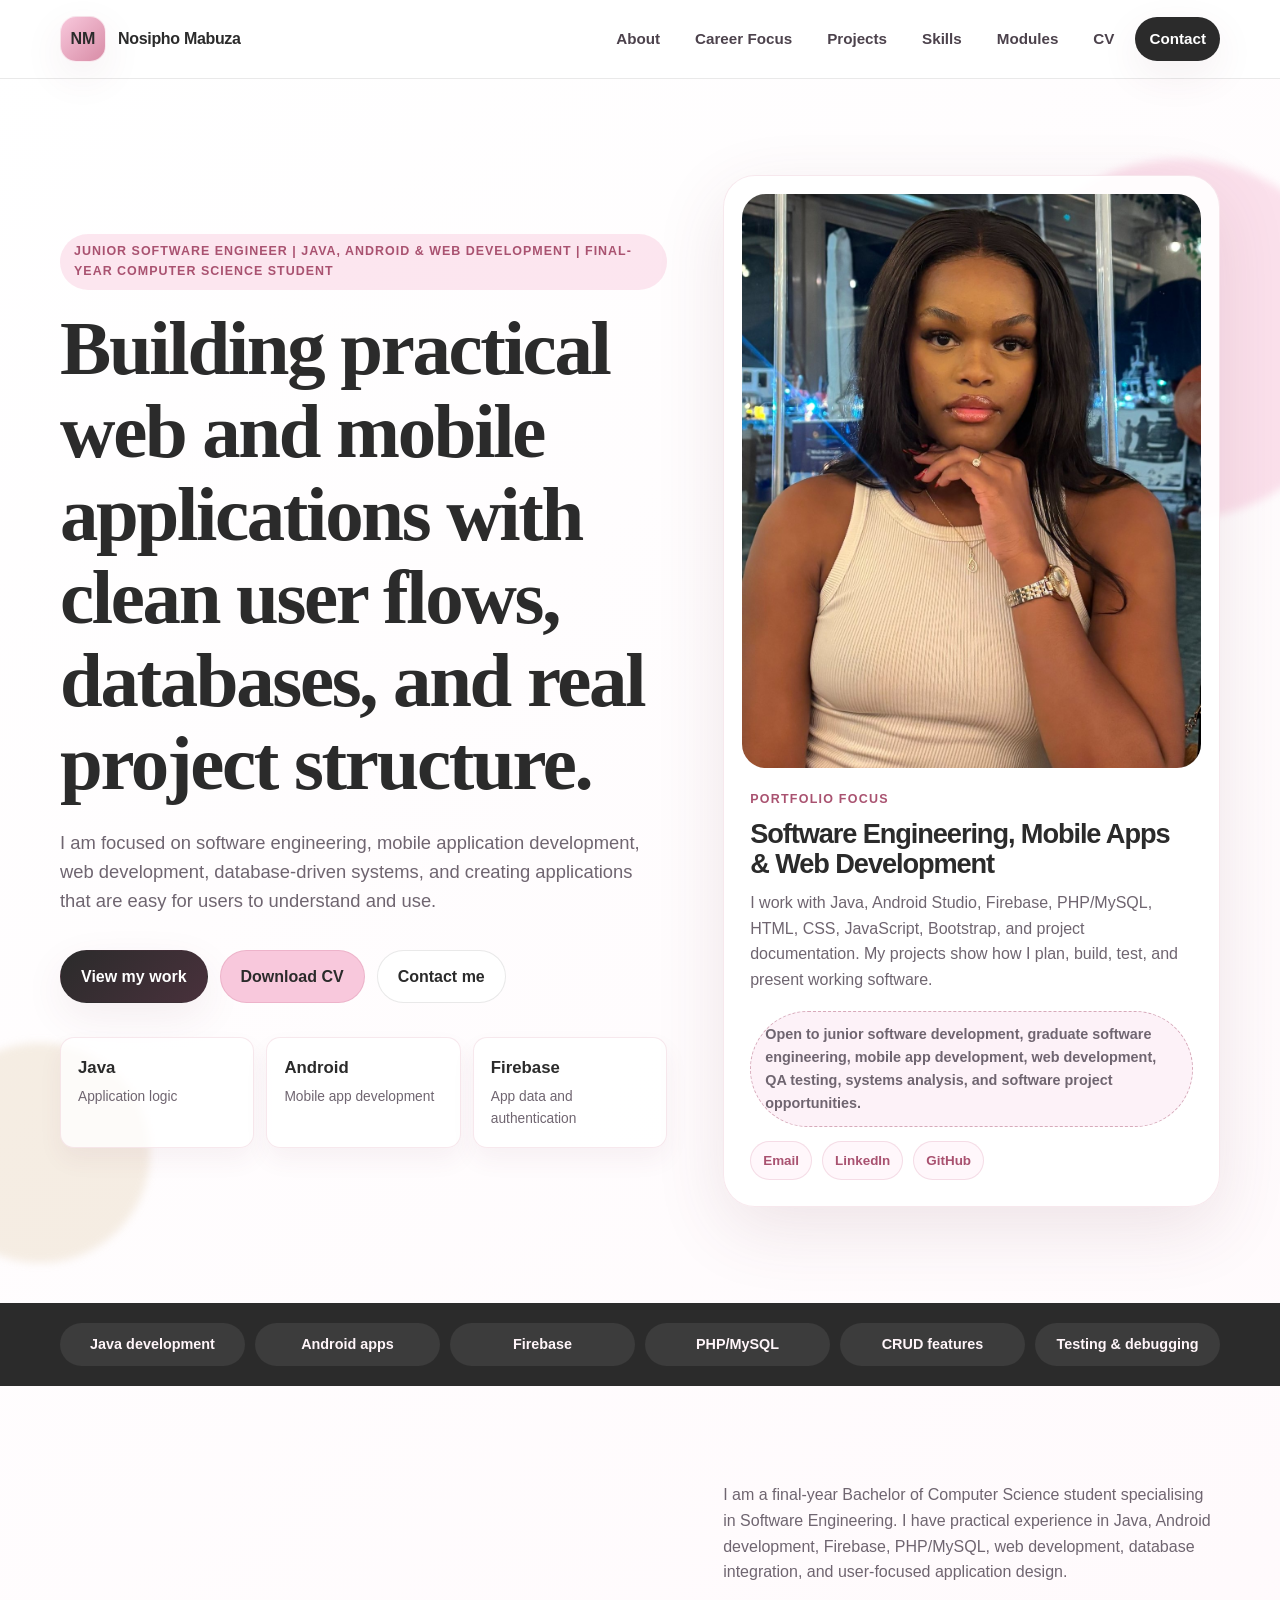
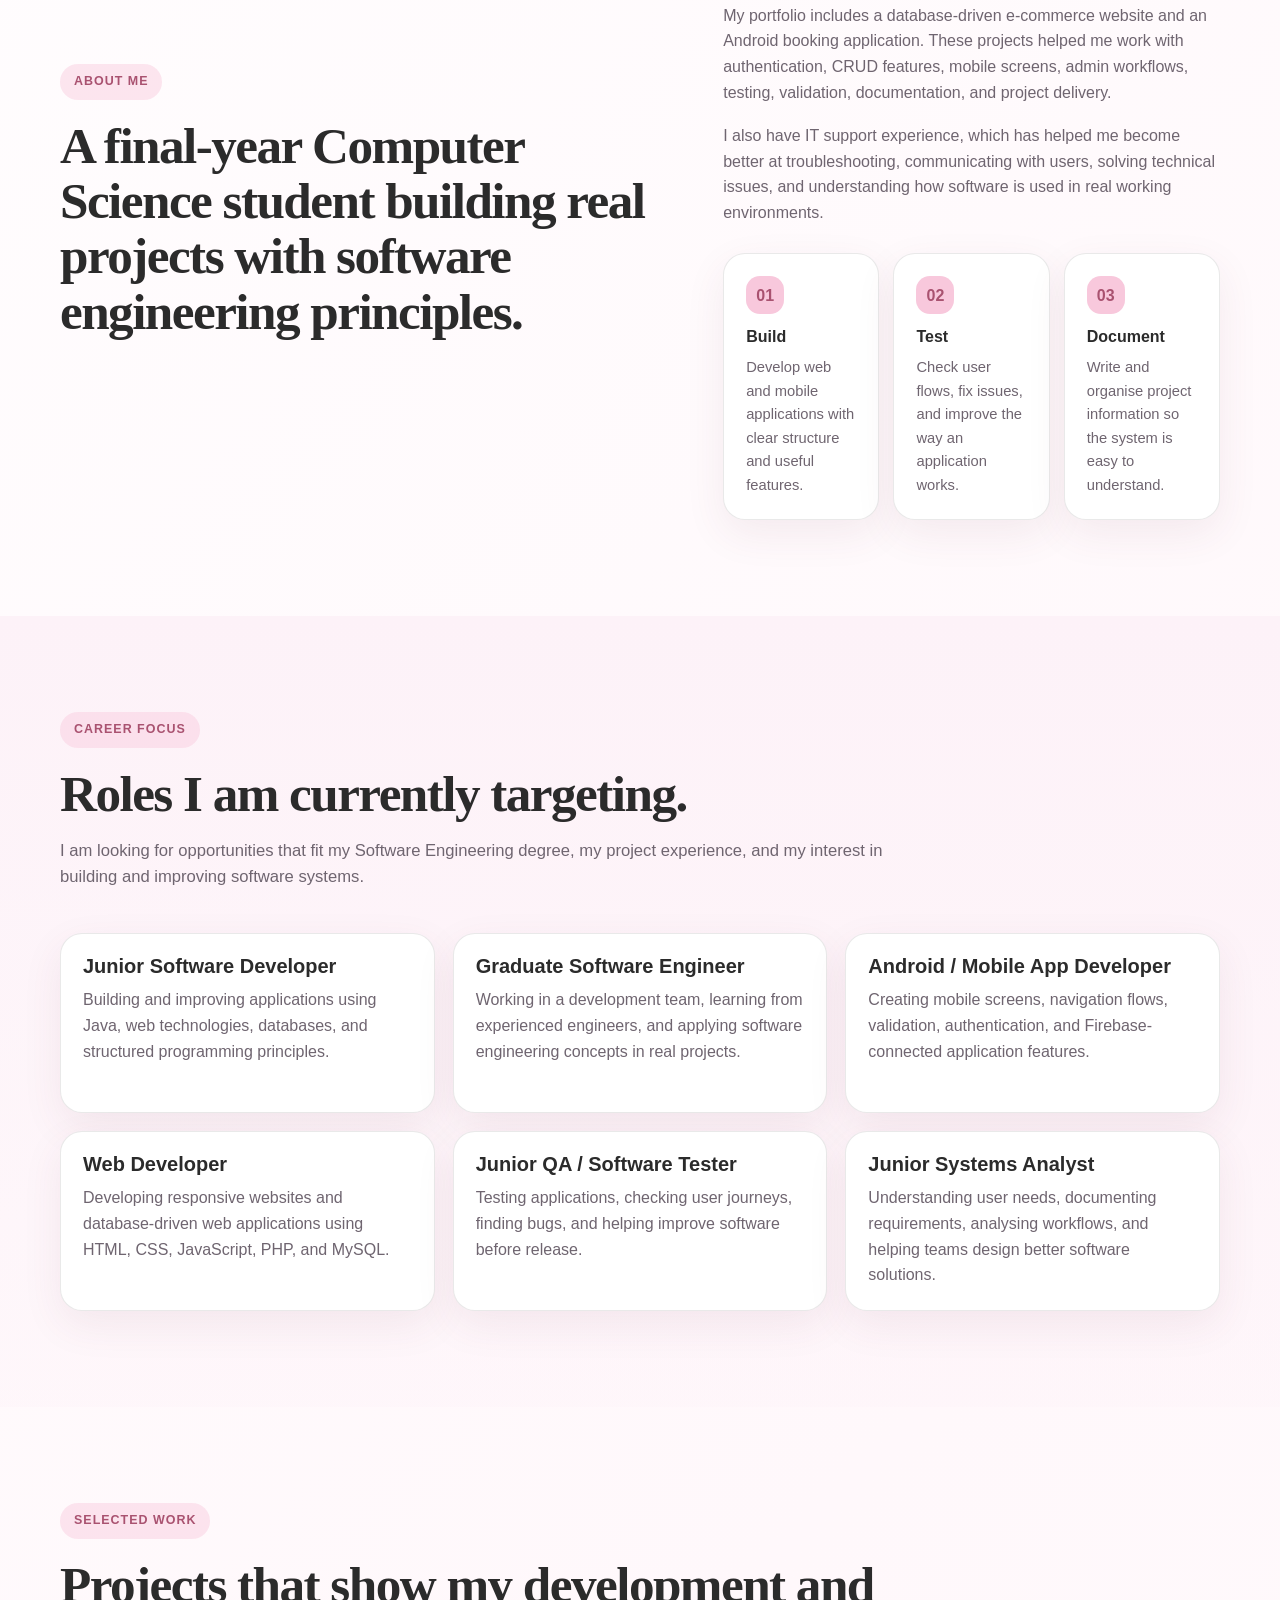
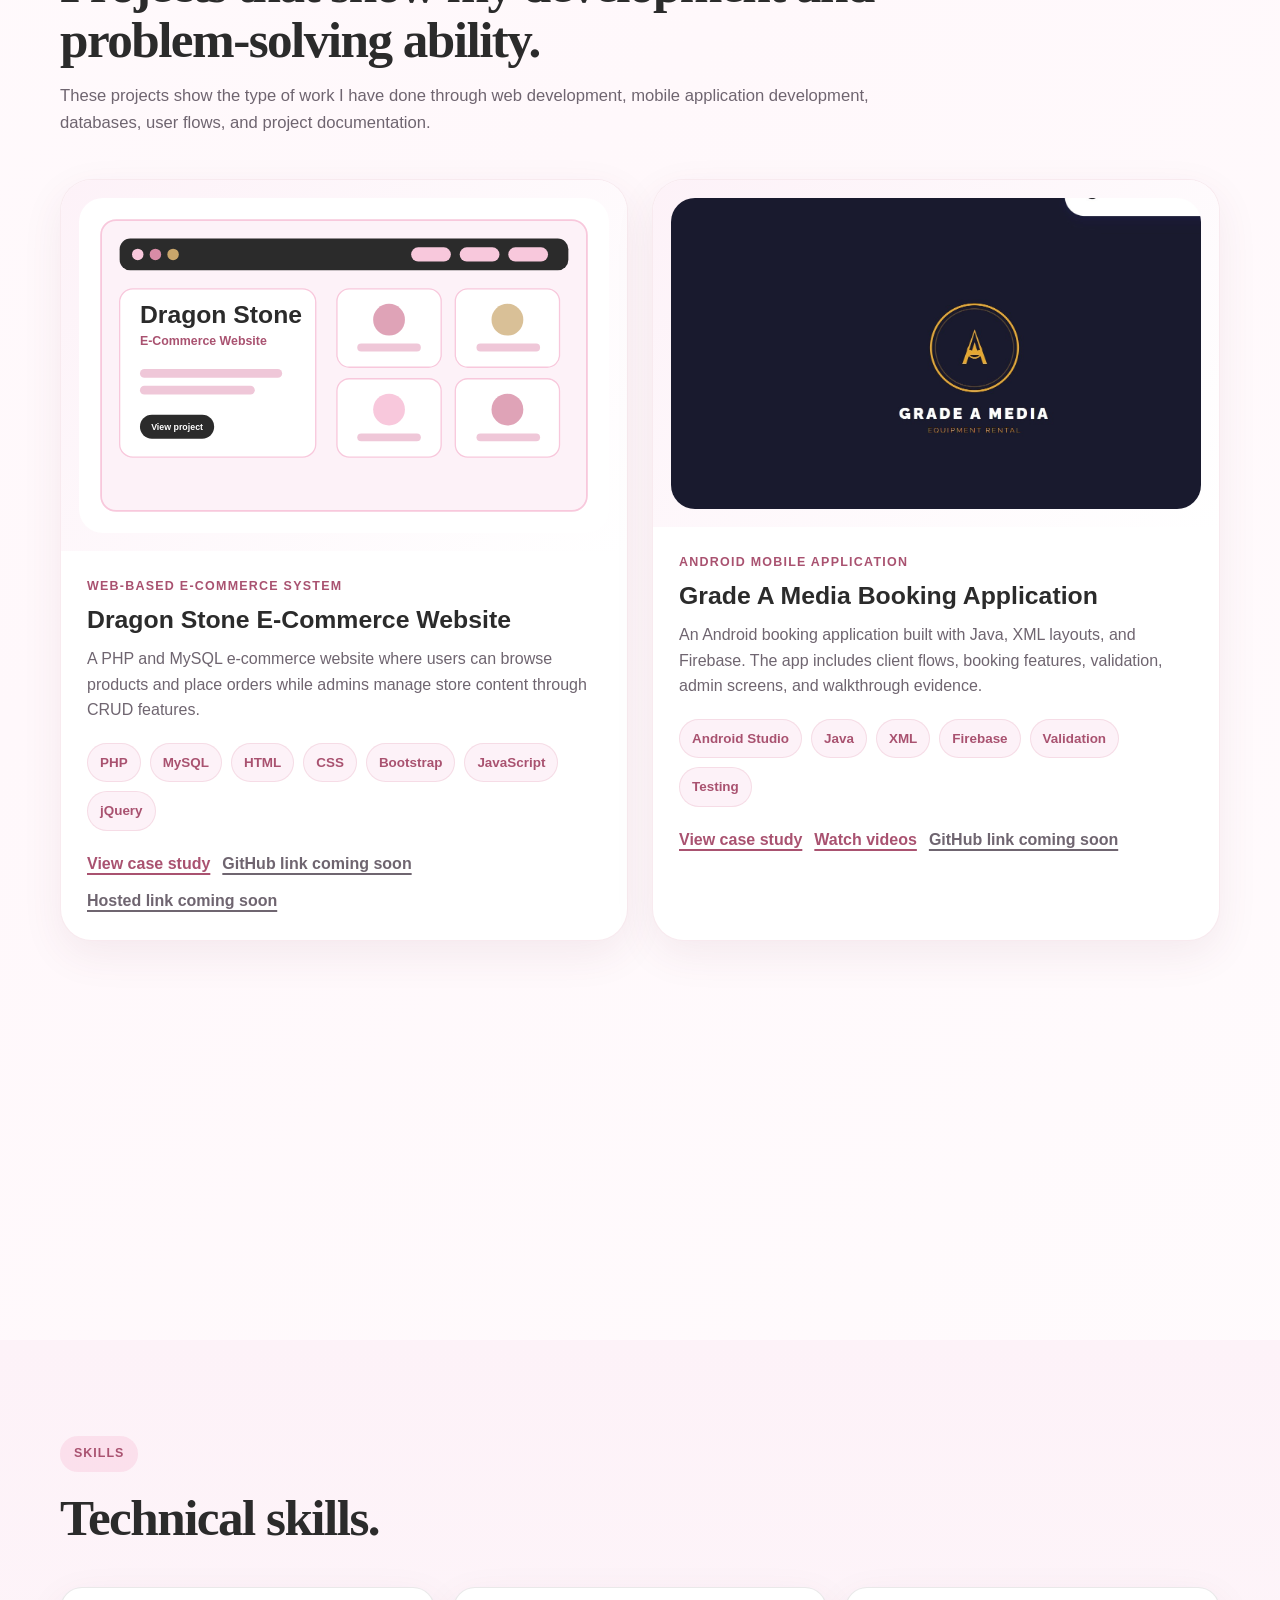
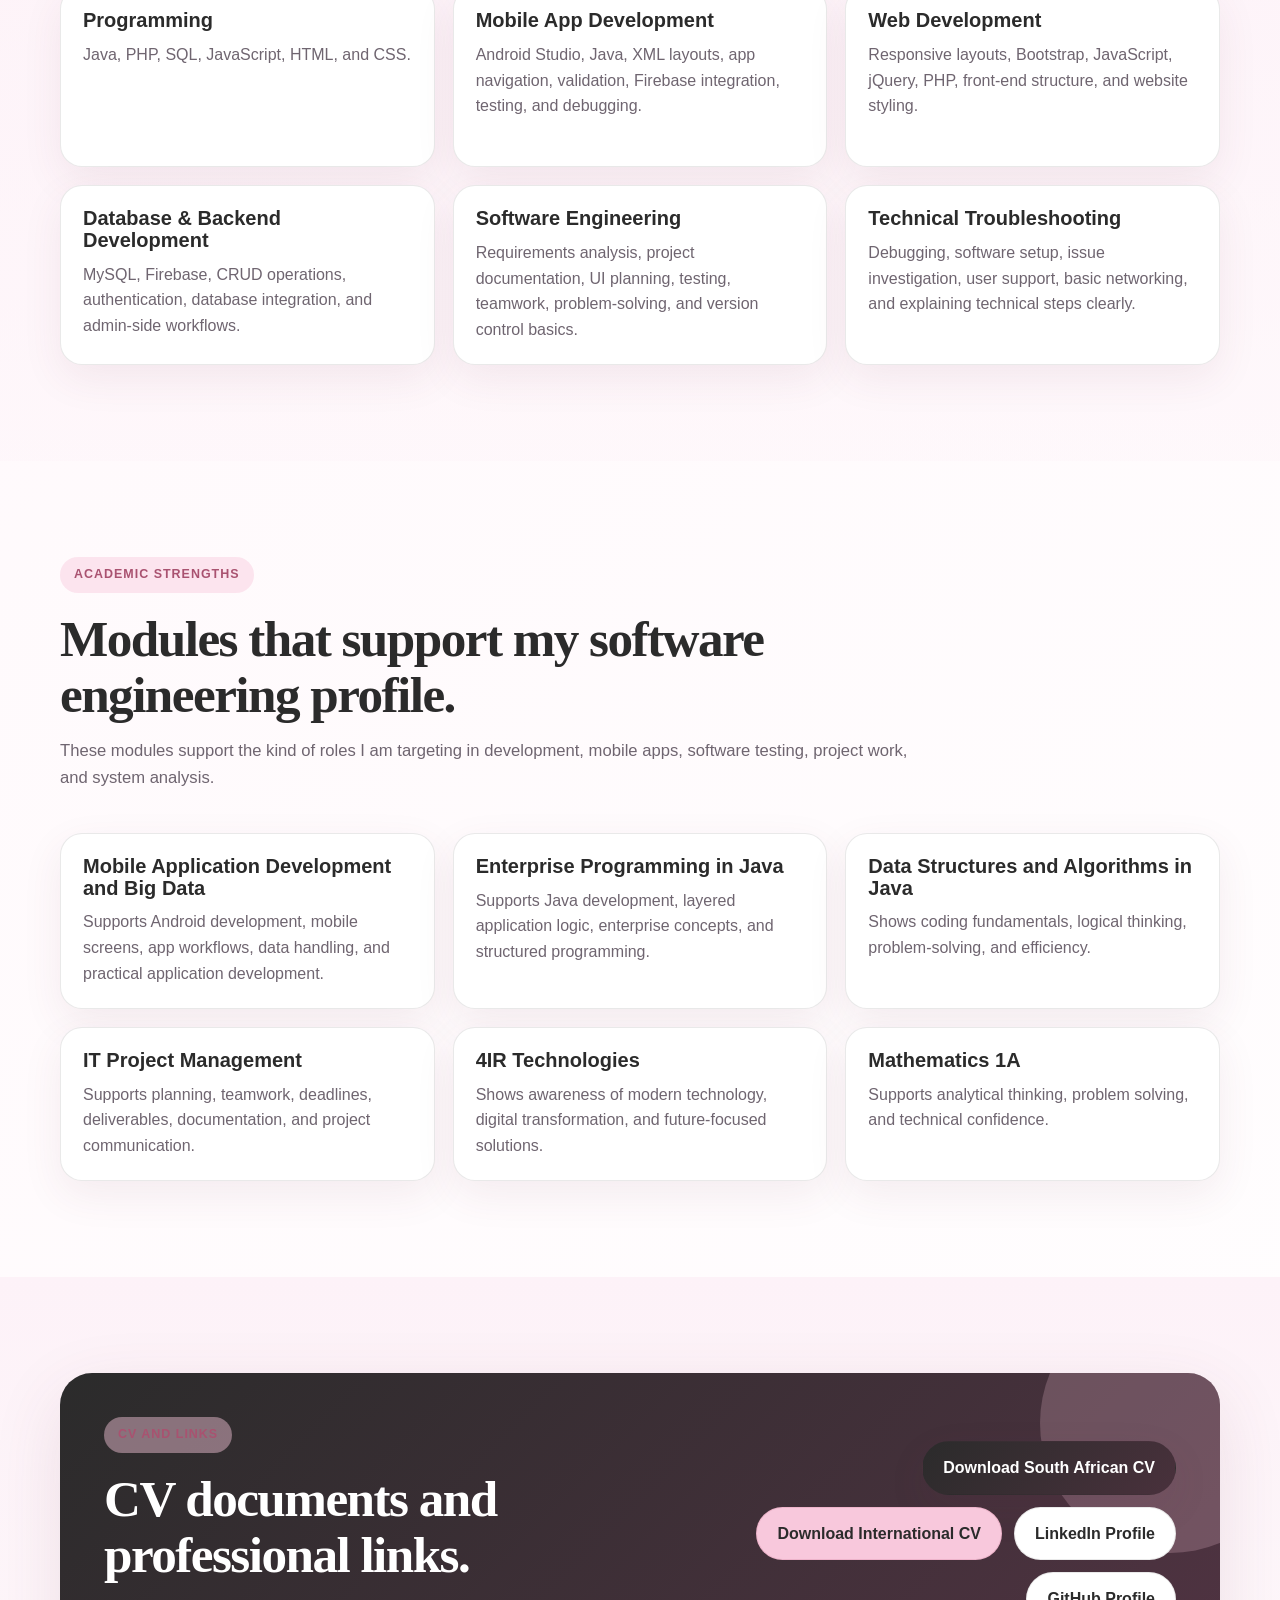
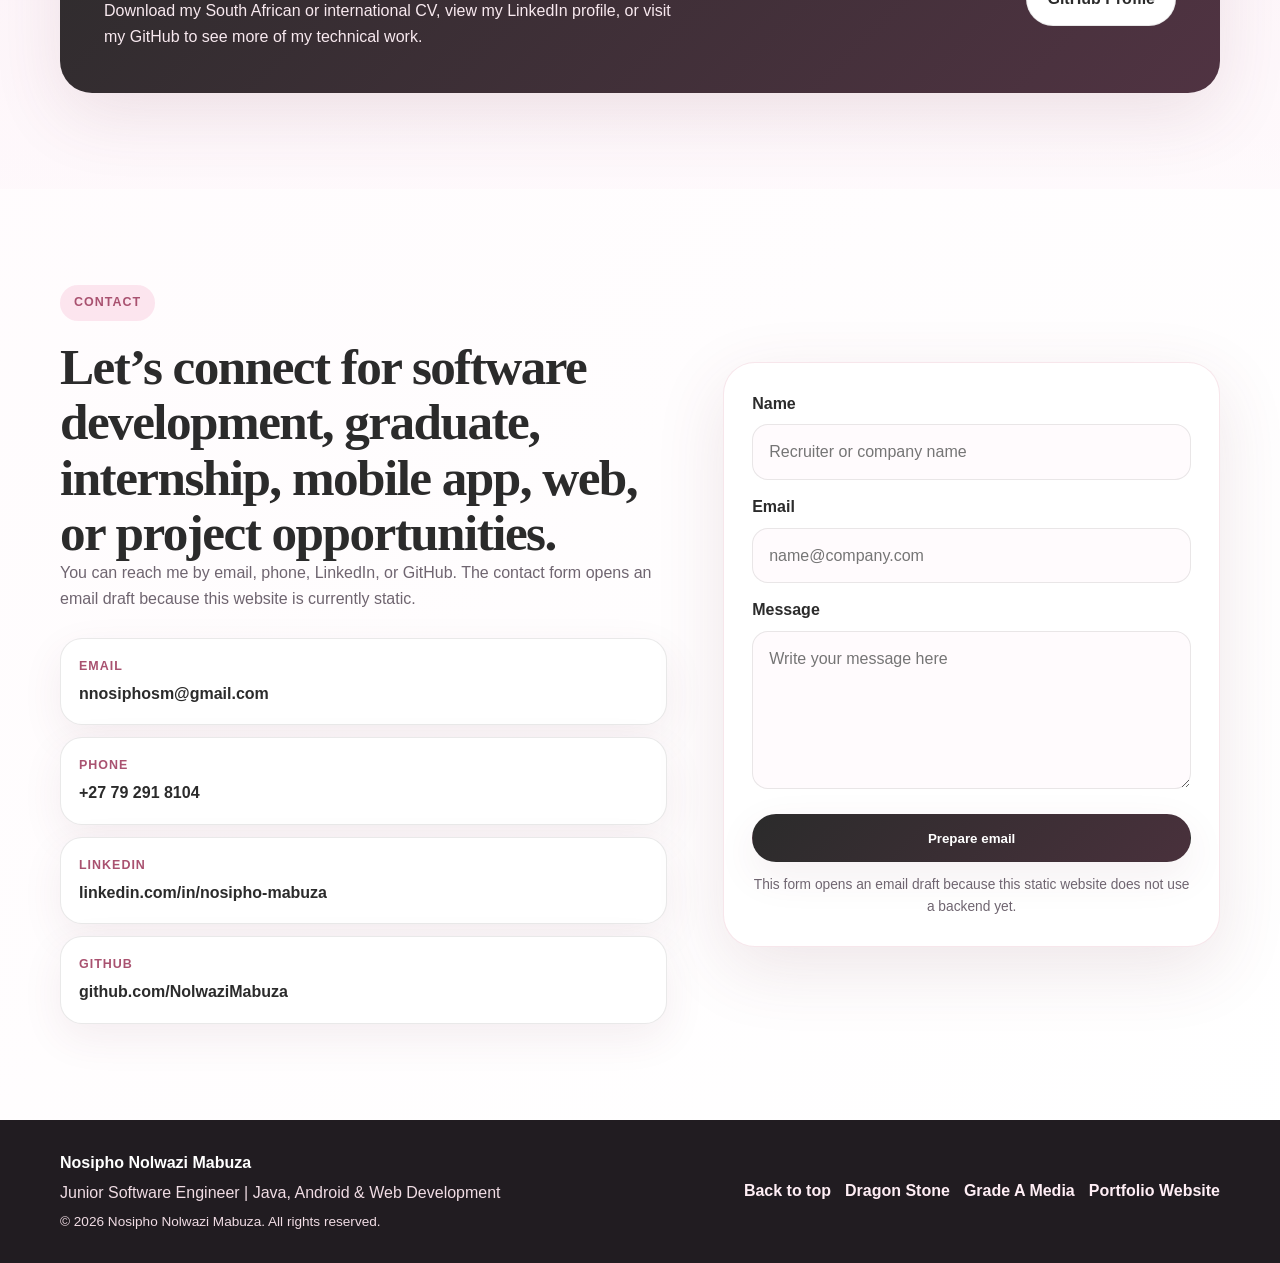
==== index.html @ 950ccc7a "InitialPortfolio website" ====
<!DOCTYPE html>
<html lang="en-ZA"> 
<head>
  <meta charset="UTF-8" />
  <meta name="viewport" content="width=device-width, initial-scale=1.0" />

  <meta 
    name="description" 
    content="Portfolio website for Nosipho Nolwazi Mabuza, showcasing Java, Android development, web development, Firebase, PHP/MySQL, software engineering projects, and academic strengths." 
  />

  <meta name="author" content="Nosipho Nolwazi Mabuza" />
  <title>Nosipho Nolwazi Mabuza | Software Engineering Portfolio</title>

  <link rel="stylesheet" href="assets/css/styles.css" />
</head>

<body>
  <a class="skip-link" href="#main-content">Skip to content</a>

  <!-- Navigation bar -->
  <header class="site-header" id="top">
    <nav class="nav container" aria-label="Main navigation">
      <a href="index.html" class="logo" aria-label="Nosipho Mabuza home">
        <span class="logo-mark">NM</span>
        <span class="logo-text">Nosipho Mabuza</span>
      </a>

      <!-- Mobile menu button -->
      <button class="nav-toggle" type="button" aria-label="Open navigation" aria-expanded="false">
        <span></span>
        <span></span>
        <span></span>
      </button>

      <div class="nav-links" id="nav-links">
        <a href="#about">About</a>
        <a href="#career-focus">Career Focus</a>
        <a href="#projects">Projects</a>
        <a href="#skills">Skills</a>
        <a href="#modules">Modules</a>
        <a href="#cv">CV</a>
        <a href="#contact" class="nav-cta">Contact</a>
      </div>
    </nav>
  </header>

  <main id="main-content">

    <!-- Main introduction section -->
    <section class="hero section-pad">
      <div class="container hero-grid">
        <div class="hero-content reveal">
          <p class="eyebrow">
            Junior Software Engineer | Java, Android & Web Development | Final-Year Computer Science Student
          </p>

          <h1>
            Building practical web and mobile applications with clean user flows, databases, and real project structure.
          </h1>

          <p class="hero-copy">
            I am focused on software engineering, mobile application development, web development, database-driven systems, and creating applications that are easy for users to understand and use.
          </p>

          <div class="hero-actions">
            <a href="#projects" class="btn btn-primary">View my work</a>
            <a href="#cv" class="btn btn-secondary">Download CV</a>
            <a href="#contact" class="btn btn-ghost">Contact me</a>
          </div>

          <div class="hero-proof" aria-label="Portfolio highlights">
            <div>
              <strong>Java</strong>
              <span>Application logic</span>
            </div>
            <div>
              <strong>Android</strong>
              <span>Mobile app development</span>
            </div>
            <div>
              <strong>Firebase</strong>
              <span>App data and authentication</span>
            </div>
          </div>
        </div>

        <!-- Profile card on the right side of the hero section -->
        <div class="hero-card reveal delay-1" aria-label="Professional summary card">
          <img src="assets/img/profile-main.jpg" alt="Professional portrait of Nosipho Mabuza" class="profile-img" />

          <div class="hero-card-body">
            <p class="mini-label">Portfolio focus</p>

            <h2>Software Engineering, Mobile Apps & Web Development</h2>

            <p>
              I work with Java, Android Studio, Firebase, PHP/MySQL, HTML, CSS, JavaScript, Bootstrap, and project documentation. My projects show how I plan, build, test, and present working software.
            </p>

            <div class="status-pill">
              <p>
                Open to junior software development, graduate software engineering, mobile app development, web development, QA testing, systems analysis, and software project opportunities.
              </p>
            </div>

            <div class="profile-links-mini">
              <a href="mailto:nnosiphosm@gmail.com">Email</a>
              <a href="https://www.linkedin.com/in/nosipho-mabuza/" target="_blank" rel="noopener">LinkedIn</a>
              <a href="https://github.com/NolwaziMabuza" target="_blank" rel="noopener">GitHub</a>
            </div>
          </div>
        </div>
      </div>
    </section>

    <!-- Quick skills strip -->
    <section class="credibility-strip" aria-label="Technical highlights">
      <div class="container strip-grid">
        <span>Java development</span>
        <span>Android apps</span>
        <span>Firebase</span>
        <span>PHP/MySQL</span>
        <span>CRUD features</span>
        <span>Testing & debugging</span>
      </div>
    </section>

    <!-- About section -->
    <section class="section-pad" id="about">
      <div class="container two-col">
        <div class="section-intro reveal">
          <p class="eyebrow">About me</p>
          <h2>A final-year Computer Science student building real projects with software engineering principles.</h2>
        </div>

        <div class="about-copy reveal delay-1">
          <p>
            I am a final-year Bachelor of Computer Science student specialising in Software Engineering. I have practical experience in Java, Android development, Firebase, PHP/MySQL, web development, database integration, and user-focused application design.
          </p>

          <p>
            My portfolio includes a database-driven e-commerce website and an Android booking application. These projects helped me work with authentication, CRUD features, mobile screens, admin workflows, testing, validation, documentation, and project delivery.
          </p>

          <p>
            I also have IT support experience, which has helped me become better at troubleshooting, communicating with users, solving technical issues, and understanding how software is used in real working environments.
          </p>

          <div class="about-list">
            <div>
              <span class="icon-badge">01</span>
              <strong>Build</strong>
              <p>Develop web and mobile applications with clear structure and useful features.</p>
            </div>

            <div>
              <span class="icon-badge">02</span>
              <strong>Test</strong>
              <p>Check user flows, fix issues, and improve the way an application works.</p>
            </div>

            <div>
              <span class="icon-badge">03</span>
              <strong>Document</strong>
              <p>Write and organise project information so the system is easy to understand.</p>
            </div>
          </div>
        </div>
      </div>
    </section>

    <!-- Roles I am interested in -->
    <section class="section-pad blush-section" id="career-focus">
      <div class="container">
        <div class="section-heading reveal">
          <p class="eyebrow">Career focus</p>
          <h2>Roles I am currently targeting.</h2>
          <p>
            I am looking for opportunities that fit my Software Engineering degree, my project experience, and my interest in building and improving software systems.
          </p>
        </div>

        <div class="skills-grid">
          <div class="skill-card reveal">
            <h3>Junior Software Developer</h3>
            <p>Building and improving applications using Java, web technologies, databases, and structured programming principles.</p>
          </div>

          <div class="skill-card reveal delay-1">
            <h3>Graduate Software Engineer</h3>
            <p>Working in a development team, learning from experienced engineers, and applying software engineering concepts in real projects.</p>
          </div>

          <div class="skill-card reveal delay-2">
            <h3>Android / Mobile App Developer</h3>
            <p>Creating mobile screens, navigation flows, validation, authentication, and Firebase-connected application features.</p>
          </div>

          <div class="skill-card reveal">
            <h3>Web Developer</h3>
            <p>Developing responsive websites and database-driven web applications using HTML, CSS, JavaScript, PHP, and MySQL.</p>
          </div>

          <div class="skill-card reveal delay-1">
            <h3>Junior QA / Software Tester</h3>
            <p>Testing applications, checking user journeys, finding bugs, and helping improve software before release.</p>
          </div>

          <div class="skill-card reveal delay-2">
            <h3>Junior Systems Analyst</h3>
            <p>Understanding user needs, documenting requirements, analysing workflows, and helping teams design better software solutions.</p>
          </div>
        </div>
      </div>
    </section>

    <!-- Project section -->
    <section class="section-pad" id="projects">
      <div class="container">
        <div class="section-heading reveal">
          <p class="eyebrow">Selected work</p>
          <h2>Projects that show my development and problem-solving ability.</h2>
          <p>
            These projects show the type of work I have done through web development, mobile application development, databases, user flows, and project documentation.
          </p>
        </div>

        <div class="project-grid">
          <article class="project-card featured reveal">
            <div class="project-media">
              <img src="assets/img/dragonstone-preview.svg" alt="Dragon Stone e-commerce website preview" />
            </div>

            <div class="project-content">
              <p class="mini-label">Web-based e-commerce system</p>
              <h3>Dragon Stone E-Commerce Website</h3>

              <p>
                A PHP and MySQL e-commerce website where users can browse products and place orders while admins manage store content through CRUD features.
              </p>

              <div class="tag-list" aria-label="Dragon Stone technologies">
                <span>PHP</span>
                <span>MySQL</span>
                <span>HTML</span>
                <span>CSS</span>
                <span>Bootstrap</span>
                <span>JavaScript</span>
                <span>jQuery</span>
              </div>

              <div class="project-links">
                <a href="dragonstone.html" class="text-link">View case study</a>
                <a href="#" class="text-link muted-link">GitHub link coming soon</a>
                <a href="#" class="text-link muted-link">Hosted link coming soon</a>
              </div>
            </div>
          </article>

          <article class="project-card featured reveal delay-1">
            <div class="project-media">
            <img src="assets/img/grade-a-media-logo.png" alt="Grade A Media logo" />            </div>

            <div class="project-content">
              <p class="mini-label">Android mobile application</p>
              <h3>Grade A Media Booking Application</h3>

              <p>
                An Android booking application built with Java, XML layouts, and Firebase. The app includes client flows, booking features, validation, admin screens, and walkthrough evidence.
              </p>

              <div class="tag-list" aria-label="Grade A Media technologies">
                <span>Android Studio</span>
                <span>Java</span>
                <span>XML</span>
                <span>Firebase</span>
                <span>Validation</span>
                <span>Testing</span>
              </div>

              <div class="project-links">
                <a href="grade-a-media.html" class="text-link">View case study</a>
                <a href="grade-a-media.html#walkthroughs" class="text-link">Watch videos</a>
                <a href="#" class="text-link muted-link">GitHub link coming soon</a>
              </div>
            </div>
          </article>

<article class="project-card compact reveal">
  <div class="project-content">
    <p class="mini-label">Personal portfolio website</p>

    <h3>Software Engineering Portfolio Website</h3>

    <p>
      A responsive personal portfolio website built to present my software engineering profile, selected projects, CV documents, technical skills, academic strengths and contact information in one professional place.
    </p>

    <div class="tag-list">
      <span>HTML</span>
      <span>CSS</span>
      <span>JavaScript</span>
      <span>Responsive Design</span>
      <span>UI Design</span>
      <span>Documentation</span>
    </div>

    <div class="project-links">
      <a href="portfolio-website.html" class="text-link">View case study</a>
      <a href="#" class="text-link muted-link">GitHub link coming soon</a>
    </div>
  </div>
</article>
            
        </div>
      </div>
    </section>

    <!-- Skills section -->
    <section class="section-pad blush-section" id="skills">
      <div class="container">
        <div class="section-heading reveal">
          <p class="eyebrow">Skills</p>
          <h2>Technical skills.</h2>
        </div>

        <div class="skills-grid">
          <div class="skill-card reveal">
            <h3>Programming</h3>
            <p>Java, PHP, SQL, JavaScript, HTML, and CSS.</p>
          </div>

          <div class="skill-card reveal delay-1">
            <h3>Mobile App Development</h3>
            <p>Android Studio, Java, XML layouts, app navigation, validation, Firebase integration, testing, and debugging.</p>
          </div>

          <div class="skill-card reveal delay-2">
            <h3>Web Development</h3>
            <p>Responsive layouts, Bootstrap, JavaScript, jQuery, PHP, front-end structure, and website styling.</p>
          </div>

          <div class="skill-card reveal">
            <h3>Database & Backend Development</h3>
            <p>MySQL, Firebase, CRUD operations, authentication, database integration, and admin-side workflows.</p>
          </div>

          <div class="skill-card reveal delay-1">
            <h3>Software Engineering</h3>
            <p>Requirements analysis, project documentation, UI planning, testing, teamwork, problem-solving, and version control basics.</p>
          </div>

          <div class="skill-card reveal delay-2">
            <h3>Technical Troubleshooting</h3>
            <p>Debugging, software setup, issue investigation, user support, basic networking, and explaining technical steps clearly.</p>
          </div>
        </div>
      </div>
    </section>

    <!-- Academic modules section -->
    <section class="section-pad" id="modules">
      <div class="container">
        <div class="section-heading reveal">
          <p class="eyebrow">Academic strengths</p>
          <h2>Modules that support my software engineering profile.</h2>
          <p>
            These modules support the kind of roles I am targeting in development, mobile apps, software testing, project work, and system analysis.
          </p>
        </div>

        <div class="module-grid">
          <article class="module-card reveal">
            <h3>Mobile Application Development and Big Data</h3>
            <p>Supports Android development, mobile screens, app workflows, data handling, and practical application development.</p>
          </article>

          <article class="module-card reveal delay-1">
            <h3>Enterprise Programming in Java</h3>
            <p>Supports Java development, layered application logic, enterprise concepts, and structured programming.</p>
          </article>

          <article class="module-card reveal delay-2">
            <h3>Data Structures and Algorithms in Java</h3>
            <p>Shows coding fundamentals, logical thinking, problem-solving, and efficiency.</p>
          </article>

          <article class="module-card reveal">
            <h3>IT Project Management</h3>
            <p>Supports planning, teamwork, deadlines, deliverables, documentation, and project communication.</p>
          </article>

          <article class="module-card reveal delay-1">
            <h3>4IR Technologies</h3>
            <p>Shows awareness of modern technology, digital transformation, and future-focused solutions.</p>
          </article>

          <article class="module-card reveal delay-2">
            <h3>Mathematics 1A</h3>
            <p>Supports analytical thinking, problem solving, and technical confidence.</p>
          </article>
        </div>
      </div>
    </section>

    <!-- CV and professional links -->
    <section class="section-pad blush-section" id="cv">
      <div class="container cv-panel reveal">
        <div>
          <p class="eyebrow">CV and links</p>
          <h2>CV documents and professional links.</h2>

          <p>
            Download my South African or international CV, view my LinkedIn profile, or visit my GitHub to see more of my technical work.
          </p>
        </div>

        <div class="cv-actions">
          <a href="assets/cv/Nosipho_Mabuza_Developer_CV_South_Africa.pdf" class="btn btn-primary" download>
            Download South African CV
          </a>

          <a href="assets/cv/Nosipho_Mabuza_Developer_CV_International.pdf" class="btn btn-secondary" download>
            Download International CV
          </a>

          <a href="https://www.linkedin.com/in/nosipho-mabuza/" class="btn btn-ghost" target="_blank" rel="noopener">
            LinkedIn Profile
          </a>

          <a href="https://github.com/NolwaziMabuza" class="btn btn-ghost" target="_blank" rel="noopener">
            GitHub Profile
          </a>
        </div>
      </div>
    </section>

    <!-- Contact section -->
    <section class="section-pad" id="contact">
      <div class="container contact-grid">
        <div class="section-intro reveal">
          <p class="eyebrow">Contact</p>

          <h2>Let’s connect for software development, graduate, internship, mobile app, web, or project opportunities.</h2>

          <p>
            You can reach me by email, phone, LinkedIn, or GitHub. The contact form opens an email draft because this website is currently static.
          </p>

          <div class="contact-cards">
            <a href="mailto:nnosiphosm@gmail.com" class="contact-card">
              <span>Email</span>
              <strong>nnosiphosm@gmail.com</strong>
            </a>

            <a href="tel:+27792918104" class="contact-card">
              <span>Phone</span>
              <strong>+27 79 291 8104</strong>
            </a>

            <a href="https://www.linkedin.com/in/nosipho-mabuza/" class="contact-card" target="_blank" rel="noopener">
              <span>LinkedIn</span>
              <strong>linkedin.com/in/nosipho-mabuza</strong>
            </a>

            <a href="https://github.com/NolwaziMabuza" class="contact-card" target="_blank" rel="noopener">
              <span>GitHub</span>
              <strong>github.com/NolwaziMabuza</strong>
            </a>
          </div>
        </div>

        <form class="contact-form reveal delay-1" id="contact-form">
          <label for="name">Name</label>
          <input id="name" name="name" type="text" placeholder="Recruiter or company name" required />

          <label for="email">Email</label>
          <input id="email" name="email" type="email" placeholder="name@company.com" required />

          <label for="message">Message</label>
          <textarea id="message" name="message" rows="5" placeholder="Write your message here" required></textarea>

          <button type="submit" class="btn btn-primary">Prepare email</button>

          <p class="form-note">
            This form opens an email draft because this static website does not use a backend yet.
          </p>
        </form>
      </div>
    </section>
  </main>

 <!-- Footer -->
<footer class="site-footer">
  <div class="container footer-grid">
    <div>
      <strong>Nosipho Nolwazi Mabuza</strong>
      <p>Junior Software Engineer | Java, Android & Web Development</p>
      <p class="copyright">
        © <span id="year"></span> Nosipho Nolwazi Mabuza. All rights reserved.
      </p>
    </div>

    <div class="footer-links">
      <a href="#top">Back to top</a>
      <a href="dragonstone.html">Dragon Stone</a>
      <a href="grade-a-media.html">Grade A Media</a>
      <a href="portfolio-website.html">Portfolio Website</a>
    </div>
</footer>

  <script>
    // Mobile menu
    const navToggle = document.querySelector('.nav-toggle');
    const navLinks = document.querySelector('.nav-links');

    if (navToggle && navLinks) {
      navToggle.addEventListener('click', () => {
        const isOpen = navLinks.classList.toggle('is-open');
        navToggle.setAttribute('aria-expanded', String(isOpen));
      });

      navLinks.querySelectorAll('a').forEach((link) => {
        link.addEventListener('click', () => {
          navLinks.classList.remove('is-open');
          navToggle.setAttribute('aria-expanded', 'false');
        });
      });
    }

    // Shows each section when it comes into view
    const reveals = document.querySelectorAll('.reveal');

    if ('IntersectionObserver' in window) {
      const observer = new IntersectionObserver((entries) => {
        entries.forEach((entry) => {
          if (entry.isIntersecting) {
            entry.target.classList.add('is-visible');
            observer.unobserve(entry.target);
          }
        });
      }, { threshold: 0.12 });

      reveals.forEach((element) => observer.observe(element));
    } else {
      reveals.forEach((element) => element.classList.add('is-visible'));
    }

    // Contact form opens the user's email app
    const contactForm = document.querySelector('#contact-form');

    if (contactForm) {
      contactForm.addEventListener('submit', (event) => {
        event.preventDefault();

        const name = document.querySelector('#name')?.value.trim() || '';
        const email = document.querySelector('#email')?.value.trim() || '';
        const message = document.querySelector('#message')?.value.trim() || '';

        const subject = encodeURIComponent('Portfolio enquiry from ' + name);
        const body = encodeURIComponent(`Name: ${name}\nEmail: ${email}\n\nMessage:\n${message}`);

        window.location.href = `mailto:nnosiphosm@gmail.com?subject=${subject}&body=${body}`;
      });
    }
    
    // Updates the copyright year automatically
const year = document.querySelector('#year');

if (year) {
  year.textContent = new Date().getFullYear();
}
  </script>
</body>
</html>
---- assets/css/styles.css ----
:root {
  --pink: #f8c8dc;
  --pink-soft: #fdf2f8;
  --rose: #d88ca6;
  --rose-deep: #a95270;
  --charcoal: #2b2b2b;
  --muted: #6f6570;
  --champagne: #c9a66b;
  --white: #ffffff;
  --cream: #fffafc;
  --border: rgba(43, 43, 43, 0.1);
  --shadow: 0 22px 70px rgba(112, 55, 77, 0.12);
  --shadow-soft: 0 14px 40px rgba(112, 55, 77, 0.08);
  --radius-lg: 32px;
  --radius-md: 22px;
  --radius-sm: 14px;
  --container: 1160px;
}

* {
  box-sizing: border-box;
}

html {
  scroll-behavior: smooth;
}

body {
  margin: 0;
  font-family: "Inter", Arial, sans-serif;
  color: var(--charcoal);
  background: linear-gradient(135deg, #fff 0%, #fff8fb 44%, #fff 100%);
  line-height: 1.6;
}

img {
  max-width: 100%;
  display: block;
}

a {
  color: inherit;
  text-decoration: none;
}

p {
  margin: 0;
  color: var(--muted);
}

h1,
h2,
h3 {
  margin: 0;
  line-height: 1.08;
  color: var(--charcoal);
}

h1,
h2 {
  font-family: "Playfair Display", Georgia, serif;
  letter-spacing: -0.03em;
}

h1 {
  font-size: clamp(2.6rem, 6vw, 5.7rem);
}

h2 {
  font-size: clamp(2rem, 4vw, 3.5rem);
}

h3 {
  font-size: 1.25rem;
}

.container {
  width: min(100% - 32px, var(--container));
  margin: 0 auto;
}

.section-pad {
  padding: 96px 0;
}

.blush-section {
  background: linear-gradient(180deg, var(--pink-soft), rgba(253, 242, 248, 0.35));
}

.skip-link {
  position: absolute;
  top: -80px;
  left: 16px;
  background: var(--charcoal);
  color: var(--white);
  padding: 10px 14px;
  z-index: 1000;
  border-radius: 999px;
}

.skip-link:focus {
  top: 12px;
}

.site-header {
  position: sticky;
  top: 0;
  z-index: 100;
  background: rgba(255, 255, 255, 0.86);
  backdrop-filter: blur(18px);
  border-bottom: 1px solid var(--border);
}

.nav {
  min-height: 78px;
  display: flex;
  align-items: center;
  justify-content: space-between;
  gap: 24px;
}

.logo {
  display: inline-flex;
  align-items: center;
  gap: 12px;
  font-weight: 800;
}

.logo-mark {
  width: 46px;
  height: 46px;
  border-radius: 16px;
  background: linear-gradient(135deg, var(--pink), var(--rose));
  color: var(--charcoal);
  display: grid;
  place-items: center;
  box-shadow: var(--shadow-soft);
  border: 1px solid rgba(255, 255, 255, 0.7);
}

.logo-text {
  letter-spacing: -0.02em;
}

.nav-links {
  display: flex;
  align-items: center;
  gap: 7px;
  font-size: 0.95rem;
  font-weight: 700;
}

.nav-links a {
  padding: 10px 14px;
  border-radius: 999px;
  color: #4c424c;
  transition: 180ms ease;
}

.nav-links a:hover,
.nav-links a:focus {
  background: var(--pink-soft);
  color: var(--rose-deep);
}

.nav-links .nav-cta {
  background: var(--charcoal);
  color: var(--white);
  box-shadow: var(--shadow-soft);
}

.nav-links .nav-cta:hover,
.nav-links .nav-cta:focus {
  background: var(--rose-deep);
  color: var(--white);
}

.nav-toggle {
  display: none;
  width: 48px;
  height: 48px;
  border: 1px solid var(--border);
  border-radius: 14px;
  background: var(--white);
  cursor: pointer;
}

.nav-toggle span {
  display: block;
  width: 22px;
  height: 2px;
  margin: 5px auto;
  background: var(--charcoal);
  border-radius: 999px;
}

.hero {
  position: relative;
  overflow: hidden;
}

.hero::before,
.hero::after {
  content: "";
  position: absolute;
  border-radius: 999px;
  pointer-events: none;
  filter: blur(4px);
}

.hero::before {
  width: 360px;
  height: 360px;
  right: -80px;
  top: 80px;
  background: rgba(248, 200, 220, 0.55);
}

.hero::after {
  width: 220px;
  height: 220px;
  left: -70px;
  bottom: 40px;
  background: rgba(201, 166, 107, 0.18);
}

.hero-grid,
.case-hero-grid,
.two-col,
.contact-grid {
  display: grid;
  grid-template-columns: minmax(0, 1.1fr) minmax(300px, 0.9fr);
  gap: 56px;
  align-items: center;
}

.hero-content,
.hero-card,
.case-hero-grid > *,
.two-col > *,
.contact-grid > * {
  position: relative;
  z-index: 1;
}

.eyebrow {
  display: inline-flex;
  align-items: center;
  width: fit-content;
  padding: 8px 14px;
  border-radius: 999px;
  background: rgba(248, 200, 220, 0.45);
  color: var(--rose-deep);
  font-size: 0.78rem;
  font-weight: 800;
  letter-spacing: 0.08em;
  text-transform: uppercase;
  margin-bottom: 18px;
}

.hero-copy {
  font-size: 1.15rem;
  max-width: 720px;
  margin-top: 22px;
}

.hero-actions,
.cv-actions,
.project-links {
  display: flex;
  flex-wrap: wrap;
  gap: 12px;
  align-items: center;
}

.hero-actions {
  margin-top: 34px;
}

.btn {
  display: inline-flex;
  align-items: center;
  justify-content: center;
  min-height: 48px;
  padding: 13px 20px;
  border-radius: 999px;
  font-weight: 800;
  border: 1px solid transparent;
  transition: transform 180ms ease, box-shadow 180ms ease, background 180ms ease;
}

.btn:hover,
.btn:focus {
  transform: translateY(-2px);
}

.btn-primary {
  background: linear-gradient(135deg, var(--charcoal), #49313c);
  color: var(--white);
  box-shadow: var(--shadow-soft);
}

.btn-secondary {
  background: var(--pink);
  color: var(--charcoal);
  border-color: rgba(216, 140, 166, 0.35);
}

.btn-ghost {
  background: var(--white);
  color: var(--charcoal);
  border-color: var(--border);
}

.hero-proof {
  display: grid;
  grid-template-columns: repeat(3, 1fr);
  gap: 12px;
  margin-top: 34px;
  max-width: 680px;
}

.hero-proof div {
  padding: 17px;
  border-radius: var(--radius-sm);
  background: rgba(255, 255, 255, 0.78);
  border: 1px solid rgba(216, 140, 166, 0.2);
  box-shadow: 0 12px 24px rgba(112, 55, 77, 0.06);
}

.hero-proof strong,
.hero-proof span {
  display: block;
}

.hero-proof strong {
  font-size: 1.05rem;
}

.hero-proof span {
  font-size: 0.86rem;
  color: var(--muted);
  margin-top: 4px;
}

.hero-card {
  background: rgba(255, 255, 255, 0.88);
  border: 1px solid rgba(216, 140, 166, 0.2);
  border-radius: var(--radius-lg);
  box-shadow: var(--shadow);
  overflow: hidden;
  padding: 18px;
}

.profile-img {
  width: 100%;
  border-radius: 24px;
  background: var(--pink-soft);
}

.hero-card-body {
  padding: 22px 8px 8px;
}

.hero-card-body h2 {
  font-family: "Inter", Arial, sans-serif;
  font-size: 1.7rem;
  letter-spacing: -0.04em;
  margin-bottom: 12px;
}

.mini-label {
  color: var(--rose-deep);
  font-size: 0.78rem;
  font-weight: 900;
  letter-spacing: 0.1em;
  text-transform: uppercase;
  margin-bottom: 10px;
}

.status-pill {
  margin-top: 18px;
  border: 1px dashed rgba(169, 82, 112, 0.45);
  background: var(--pink-soft);
  color: var(--rose-deep);
  border-radius: 999px;
  padding: 11px 14px;
  font-weight: 800;
  font-size: 0.9rem;
}

.credibility-strip {
  padding: 20px 0;
  background: var(--charcoal);
  color: var(--white);
}

.strip-grid {
  display: grid;
  grid-template-columns: repeat(6, 1fr);
  gap: 10px;
  align-items: center;
  text-align: center;
}

.strip-grid span {
  padding: 10px 12px;
  border-radius: 999px;
  background: rgba(255, 255, 255, 0.08);
  color: #fff5f9;
  font-weight: 700;
  font-size: 0.9rem;
}

.section-intro h2,
.section-heading h2 {
  max-width: 860px;
}

.section-heading {
  max-width: 850px;
  margin-bottom: 42px;
}

.section-heading p:not(.eyebrow) {
  margin-top: 16px;
  font-size: 1.04rem;
}

.about-copy p + p {
  margin-top: 18px;
}

.about-list {
  display: grid;
  grid-template-columns: repeat(3, 1fr);
  gap: 14px;
  margin-top: 28px;
}

.about-list div,
.skill-card,
.module-card,
.summary-card,
.note-card {
  background: var(--white);
  border: 1px solid var(--border);
  border-radius: var(--radius-md);
  padding: 22px;
  box-shadow: var(--shadow-soft);
}

.about-list strong {
  display: block;
  margin: 10px 0 6px;
}

.about-list p {
  font-size: 0.92rem;
}

.icon-badge {
  display: inline-grid;
  place-items: center;
  width: 38px;
  height: 38px;
  border-radius: 14px;
  background: var(--pink);
  color: var(--rose-deep);
  font-weight: 900;
}

.project-grid {
  display: grid;
  grid-template-columns: repeat(2, 1fr);
  gap: 24px;
}

.project-card {
  background: var(--white);
  border: 1px solid rgba(216, 140, 166, 0.18);
  border-radius: var(--radius-lg);
  overflow: hidden;
  box-shadow: var(--shadow-soft);
}

.project-card.compact {
  grid-column: span 2;
}

.project-media {
  background: linear-gradient(135deg, var(--pink-soft), #fff);
  padding: 18px;
}

.project-media img {
  border-radius: 24px;
  width: 100%;
}

.project-content {
  padding: 26px;
}

.project-content h3 {
  font-size: 1.55rem;
  margin-bottom: 12px;
}

.tag-list {
  display: flex;
  flex-wrap: wrap;
  gap: 9px;
  margin: 20px 0;
}

.tag-list span {
  padding: 8px 12px;
  border-radius: 999px;
  background: var(--pink-soft);
  border: 1px solid rgba(216, 140, 166, 0.22);
  color: var(--rose-deep);
  font-size: 0.84rem;
  font-weight: 800;
}

.tag-list.vertical {
  flex-direction: column;
  align-items: flex-start;
  margin-top: 14px;
}

.text-link {
  color: var(--rose-deep);
  font-weight: 900;
  text-decoration: underline;
  text-decoration-thickness: 2px;
  text-underline-offset: 4px;
}

.muted-link {
  color: var(--muted);
}

.skills-grid,
.module-grid {
  display: grid;
  grid-template-columns: repeat(3, 1fr);
  gap: 18px;
}

.skill-card h3,
.module-card h3 {
  margin-bottom: 10px;
}

.skill-card {
  min-height: 180px;
}

.cv-panel {
  display: grid;
  grid-template-columns: 1fr 0.8fr;
  gap: 32px;
  align-items: center;
  background: linear-gradient(135deg, var(--charcoal), #503342);
  color: var(--white);
  border-radius: var(--radius-lg);
  padding: 44px;
  box-shadow: var(--shadow);
  overflow: hidden;
  position: relative;
}

.cv-panel::after {
  content: "";
  position: absolute;
  width: 260px;
  height: 260px;
  right: -80px;
  top: -80px;
  border-radius: 999px;
  background: rgba(248, 200, 220, 0.22);
}

.cv-panel h2,
.cv-panel p,
.cv-panel .eyebrow,
.cv-panel .cv-actions {
  position: relative;
  z-index: 1;
}

.cv-panel h2 {
  color: var(--white);
}

.cv-panel p:not(.eyebrow) {
  margin-top: 16px;
  color: #f8e9ef;
}

.cv-actions {
  justify-content: flex-end;
}

.contact-cards {
  margin-top: 26px;
  display: grid;
  gap: 12px;
}

.contact-card {
  display: block;
  padding: 18px;
  border-radius: var(--radius-md);
  background: var(--white);
  border: 1px solid var(--border);
  box-shadow: var(--shadow-soft);
}

.contact-card span,
.summary-card span {
  display: block;
  color: var(--rose-deep);
  font-size: 0.78rem;
  font-weight: 900;
  letter-spacing: 0.08em;
  text-transform: uppercase;
  margin-bottom: 4px;
}

.contact-card strong {
  word-break: break-word;
}

.contact-form {
  background: var(--white);
  border: 1px solid rgba(216, 140, 166, 0.22);
  border-radius: var(--radius-lg);
  padding: 28px;
  box-shadow: var(--shadow);
}

.contact-form label {
  display: block;
  margin: 14px 0 8px;
  font-weight: 800;
}

.contact-form label:first-child {
  margin-top: 0;
}

.contact-form input,
.contact-form textarea {
  width: 100%;
  border: 1px solid var(--border);
  border-radius: 16px;
  padding: 14px 16px;
  font: inherit;
  color: var(--charcoal);
  background: #fffbfd;
  outline: none;
  transition: border 180ms ease, box-shadow 180ms ease;
}

.contact-form input:focus,
.contact-form textarea:focus {
  border-color: var(--rose);
  box-shadow: 0 0 0 4px rgba(248, 200, 220, 0.35);
}

.contact-form button {
  width: 100%;
  margin-top: 18px;
  cursor: pointer;
}

.form-note {
  font-size: 0.86rem;
  margin-top: 12px;
  text-align: center;
}

.site-footer {
  padding: 30px 0;
  background: #211c21;
  color: var(--white);
}

.site-footer p {
  color: #f0dce4;
  margin-top: 5px;
}

.footer-grid {
  display: flex;
  align-items: center;
  justify-content: space-between;
  gap: 18px;
}

.footer-links {
  display: flex;
  flex-wrap: wrap;
  gap: 14px;
  font-weight: 800;
  color: #ffeef5;
}

.case-hero {
  background: radial-gradient(circle at top right, rgba(248, 200, 220, 0.55), transparent 34%), var(--cream);
}

.case-hero-img {
  border-radius: var(--radius-lg);
  box-shadow: var(--shadow);
  border: 1px solid rgba(216, 140, 166, 0.22);
}

.back-link {
  display: inline-flex;
  margin-bottom: 24px;
  color: var(--rose-deep);
  font-weight: 900;
}

.case-summary-grid {
  display: grid;
  grid-template-columns: repeat(4, 1fr);
  gap: 16px;
}

.summary-card strong {
  display: block;
  line-height: 1.35;
}

.case-layout {
  display: grid;
  grid-template-columns: 320px 1fr;
  gap: 44px;
  align-items: start;
}

.case-sidebar {
  position: sticky;
  top: 108px;
  background: var(--white);
  border: 1px solid rgba(216, 140, 166, 0.2);
  border-radius: var(--radius-lg);
  padding: 24px;
  box-shadow: var(--shadow-soft);
}

.proof-box {
  margin-top: 24px;
  padding-top: 24px;
  border-top: 1px solid var(--border);
}

.proof-box h3 {
  margin-bottom: 8px;
}

.proof-box ul {
  margin: 0;
  padding-left: 18px;
  color: var(--muted);
}

.case-content section {
  padding: 0 0 42px;
  margin-bottom: 42px;
  border-bottom: 1px solid var(--border);
}

.case-content section:last-child {
  border-bottom: 0;
  margin-bottom: 0;
}

.case-content h2 {
  font-size: clamp(1.8rem, 3vw, 2.6rem);
  margin-bottom: 16px;
}

.feature-list {
  display: grid;
  grid-template-columns: repeat(2, 1fr);
  gap: 16px;
}

.feature-list div {
  padding: 20px;
  border: 1px solid var(--border);
  border-radius: var(--radius-md);
  background: var(--white);
  box-shadow: var(--shadow-soft);
}

.feature-list strong {
  display: block;
  margin-bottom: 8px;
}

.screenshot-grid {
  display: grid;
  grid-template-columns: repeat(3, 1fr);
  gap: 18px;
}

.screenshot-grid img {
  border-radius: var(--radius-md);
  box-shadow: var(--shadow-soft);
  border: 1px solid rgba(216, 140, 166, 0.22);
  width: 100%;
}

.note-card {
  border-left: 6px solid var(--rose);
}

.reveal {
  opacity: 0;
  transform: translateY(16px);
  transition: opacity 600ms ease, transform 600ms ease;
}

.reveal.is-visible {
  opacity: 1;
  transform: translateY(0);
}

.delay-1 {
  transition-delay: 100ms;
}

.delay-2 {
  transition-delay: 180ms;
}

@media (max-width: 980px) {
  .nav-toggle {
    display: block;
  }

  .nav-links {
    position: absolute;
    left: 16px;
    right: 16px;
    top: 86px;
    display: none;
    flex-direction: column;
    align-items: stretch;
    background: var(--white);
    border: 1px solid var(--border);
    border-radius: 24px;
    padding: 12px;
    box-shadow: var(--shadow);
  }

  .nav-links.is-open {
    display: flex;
  }

  .nav-links a {
    padding: 14px 16px;
  }

  .hero-grid,
  .case-hero-grid,
  .two-col,
  .contact-grid,
  .cv-panel {
    grid-template-columns: 1fr;
  }

  .hero-proof,
  .strip-grid,
  .skills-grid,
  .module-grid,
  .case-summary-grid,
  .screenshot-grid {
    grid-template-columns: repeat(2, 1fr);
  }

  .project-grid {
    grid-template-columns: 1fr;
  }

  .project-card.compact {
    grid-column: auto;
  }

  .cv-actions {
    justify-content: flex-start;
  }

  .case-layout {
    grid-template-columns: 1fr;
  }

  .case-sidebar {
    position: static;
  }
}

@media (max-width: 640px) {
  .section-pad {
    padding: 68px 0;
  }

  .logo-text {
    display: none;
  }

  .hero-proof,
  .strip-grid,
  .skills-grid,
  .module-grid,
  .case-summary-grid,
  .screenshot-grid,
  .feature-list,
  .about-list {
    grid-template-columns: 1fr;
  }

  .hero-actions,
  .cv-actions {
    align-items: stretch;
    flex-direction: column;
  }

  .btn {
    width: 100%;
  }

  .cv-panel {
    padding: 28px;
  }

  .footer-grid {
    flex-direction: column;
    align-items: flex-start;
  }
}


/* Updated profile image and quick links */
.profile-img {
  aspect-ratio: 4 / 5;
  object-fit: cover;
  object-position: center;
}

.profile-links-mini {
  display: flex;
  flex-wrap: wrap;
  gap: 10px;
  margin-top: 14px;
}

.profile-links-mini a {
  display: inline-flex;
  align-items: center;
  justify-content: center;
  padding: 8px 12px;
  border-radius: 999px;
  background: #fff7fb;
  border: 1px solid rgba(216, 140, 166, 0.25);
  color: var(--rose-deep);
  font-size: 0.84rem;
  font-weight: 900;
}


/* Walkthrough videos */
.walkthrough-section {
  padding-top: 18px;
}

.walkthrough-section > p:not(.eyebrow) {
  margin-top: 14px;
  max-width: 820px;
}

.video-grid {
  display: grid;
  grid-template-columns: repeat(2, minmax(0, 1fr));
  gap: 24px;
  margin-top: 34px;
}

.video-card {
  background: rgba(255, 255, 255, 0.92);
  border: 1px solid var(--border);
  border-radius: var(--radius-md);
  padding: 18px;
  box-shadow: var(--shadow-soft);
}

.video-card h3 {
  margin-top: 16px;
  margin-bottom: 8px;
}

.video-frame {
  background: linear-gradient(135deg, var(--pink-soft), var(--white));
  border: 1px solid rgba(169, 82, 112, 0.12);
  border-radius: 20px;
  overflow: hidden;
  box-shadow: inset 0 0 0 1px rgba(255,255,255,0.5);
}

.video-frame video {
  width: 100%;
  max-height: 520px;
  display: block;
  background: #1f1f1f;
}

.featured-video {
  margin-top: 24px;
}

.video-frame.wide video {
  max-height: 680px;
}

@media (max-width: 760px) {
  .video-grid {
    grid-template-columns: 1fr;
  }

  .video-card {
    padding: 14px;
  }
}

/* Grade A Media screenshots */
.screenshot-card {
  background: #ffffff;
  border: 1px solid rgba(35, 35, 35, 0.08);
  border-radius: 24px;
  padding: 18px;
  box-shadow: 0 18px 45px rgba(35, 35, 35, 0.08);
}

.screenshot-card img {
  width: 100%;
  max-height: 620px;
  object-fit: contain;
  border-radius: 18px;
  background: #f8f8f8;
  display: block;
}

.screenshot-card figcaption {
  margin-top: 14px;
  display: grid;
  gap: 6px;
}

.screenshot-card figcaption strong {
  color: #181818;
  font-size: 1rem;
}

.screenshot-card figcaption span {
  color: #5f5f5f;
  font-size: 0.92rem;
  line-height: 1.6;
}

/* Copyright text */
.copyright {
  margin-top: 10px;
  font-size: 0.85rem;
  color: rgba(255, 255, 255, 0.72);
}

/* Grade A Media logo in the case study hero */
.grade-a-logo-img {
  object-fit: contain;
  background: #121426;
  padding: 50px;
}
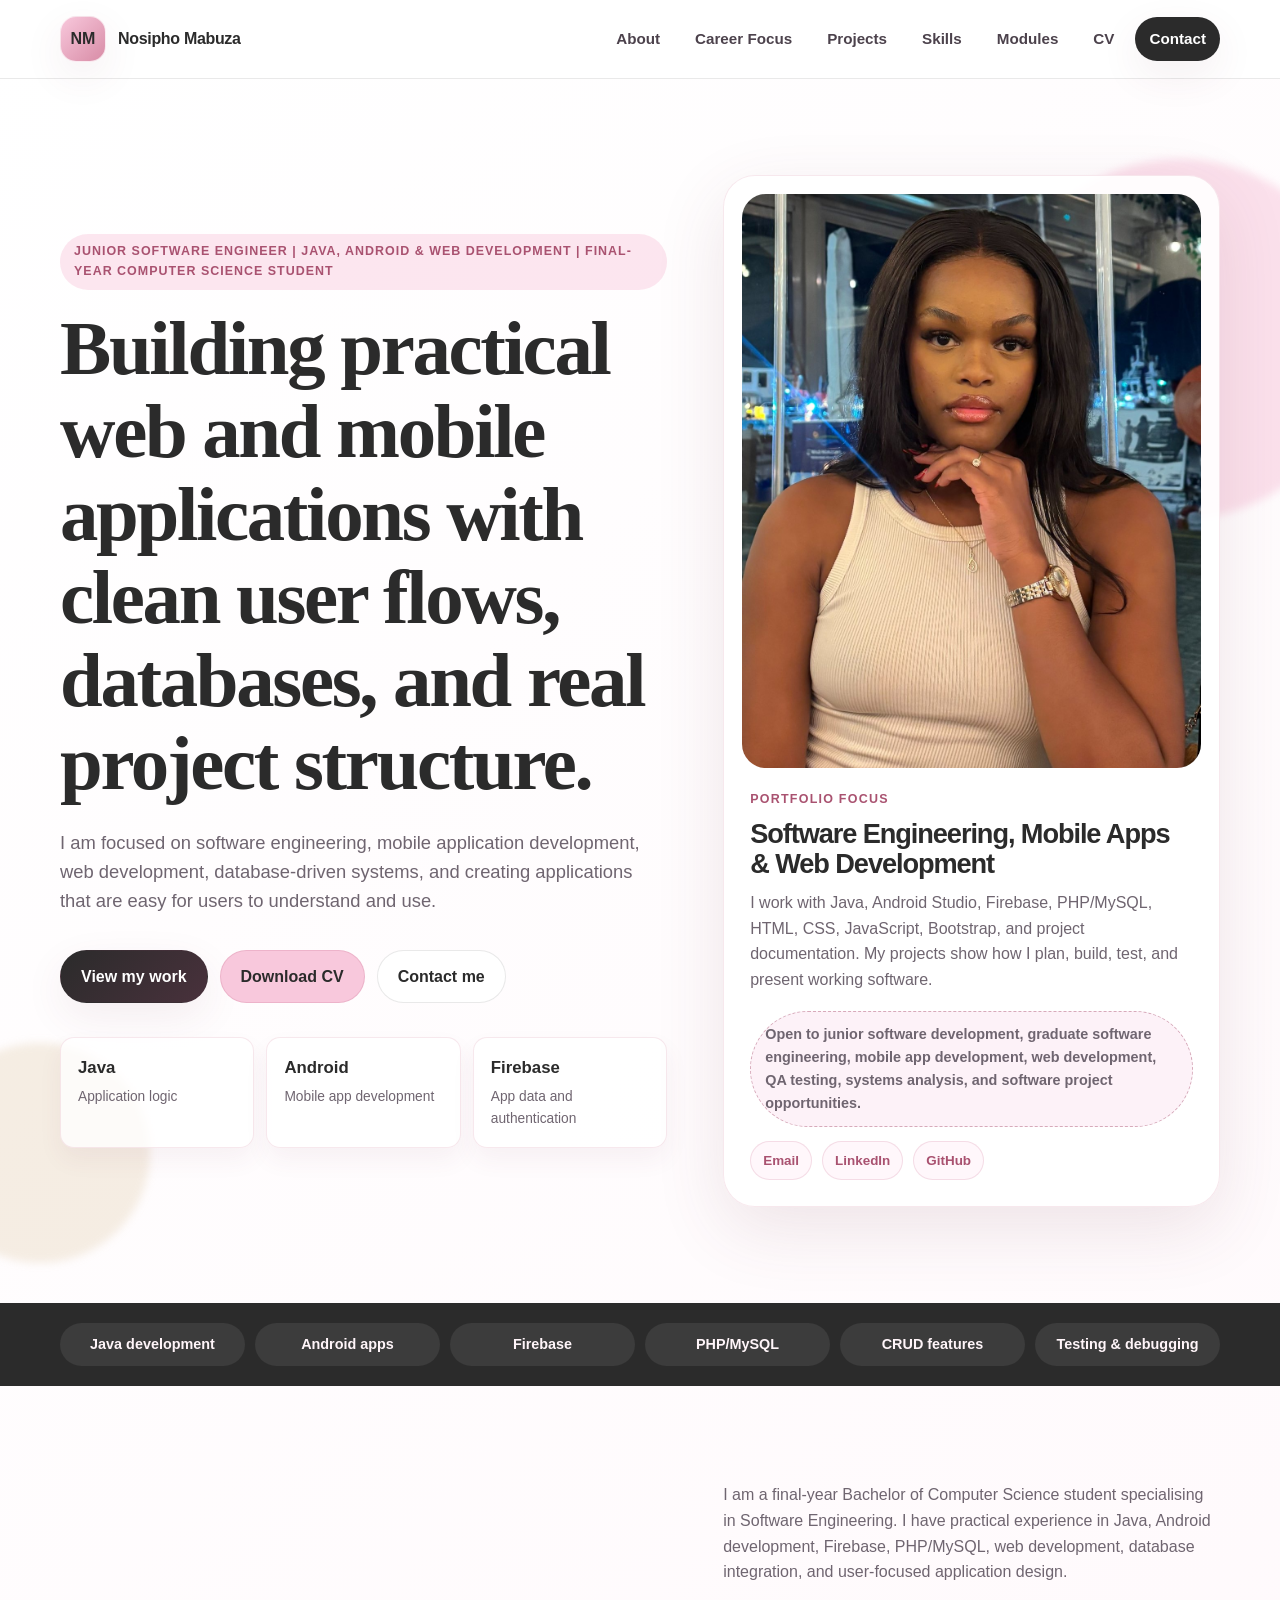
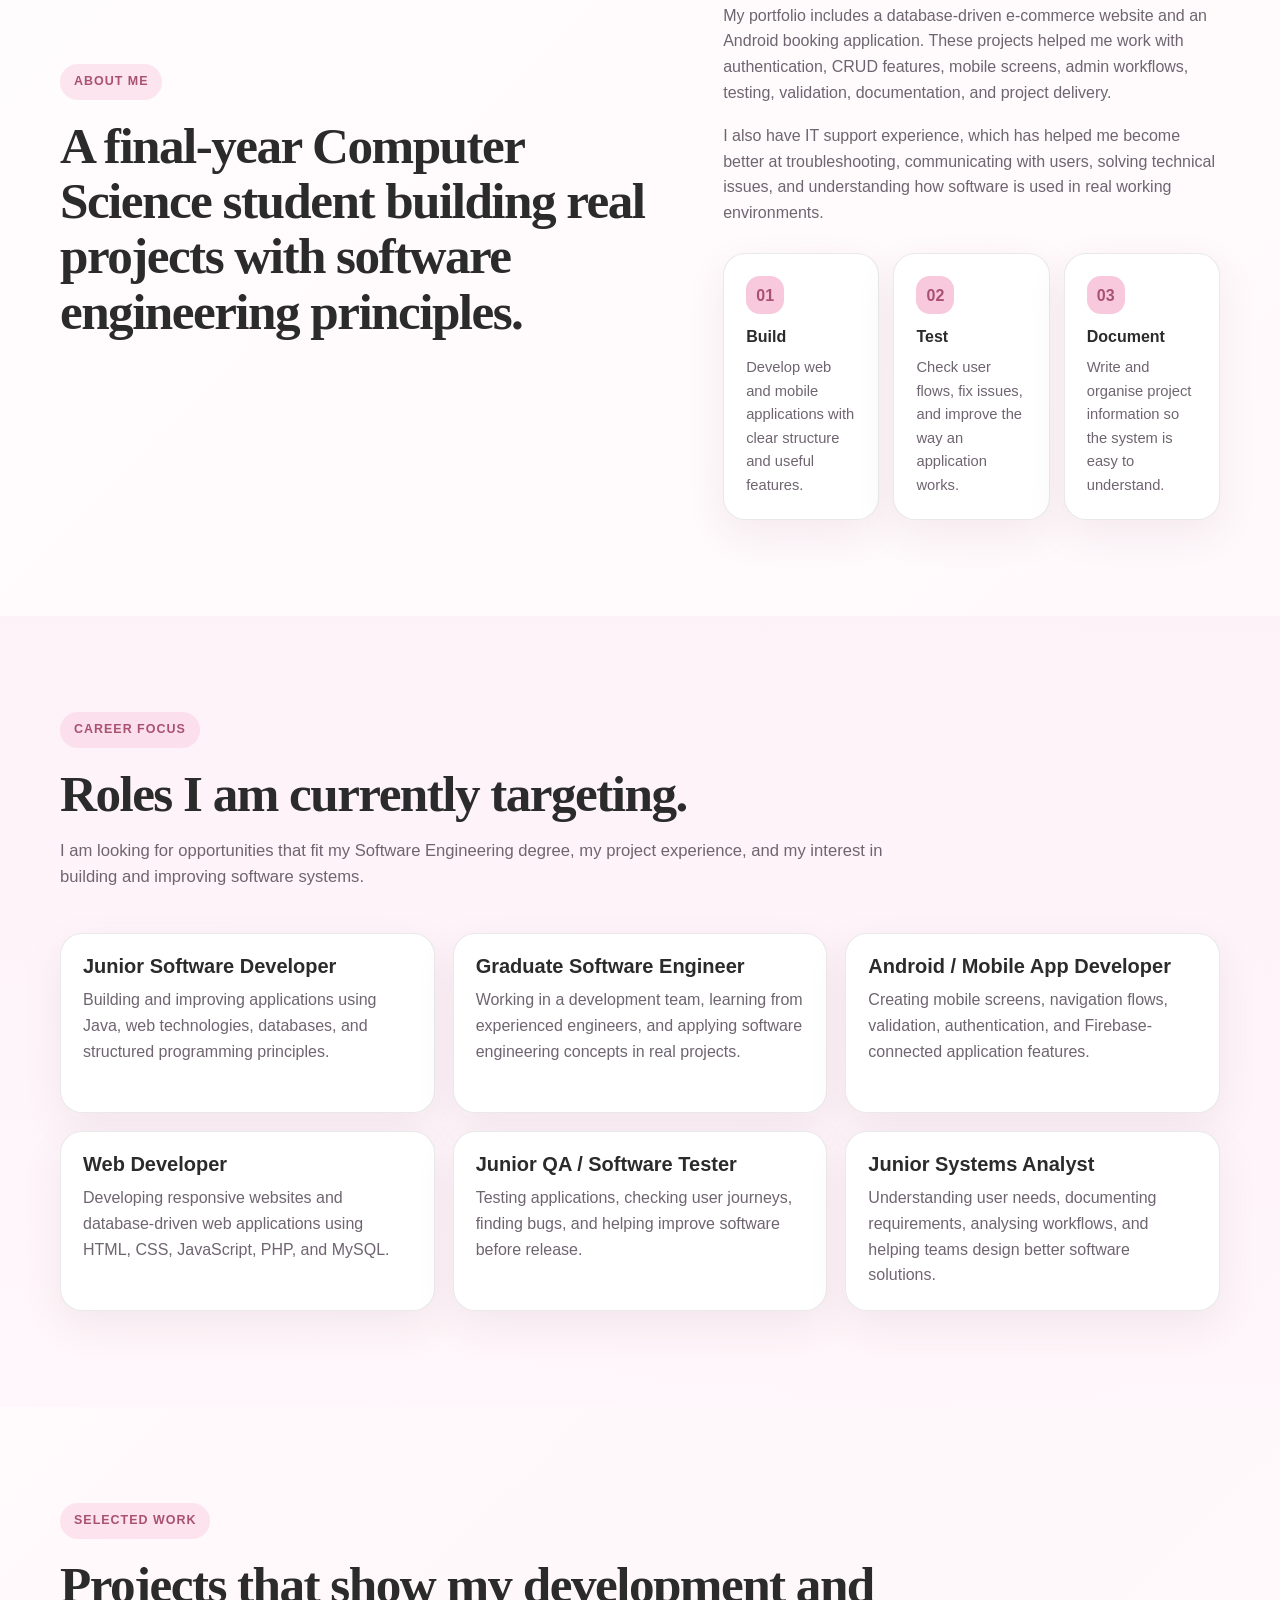
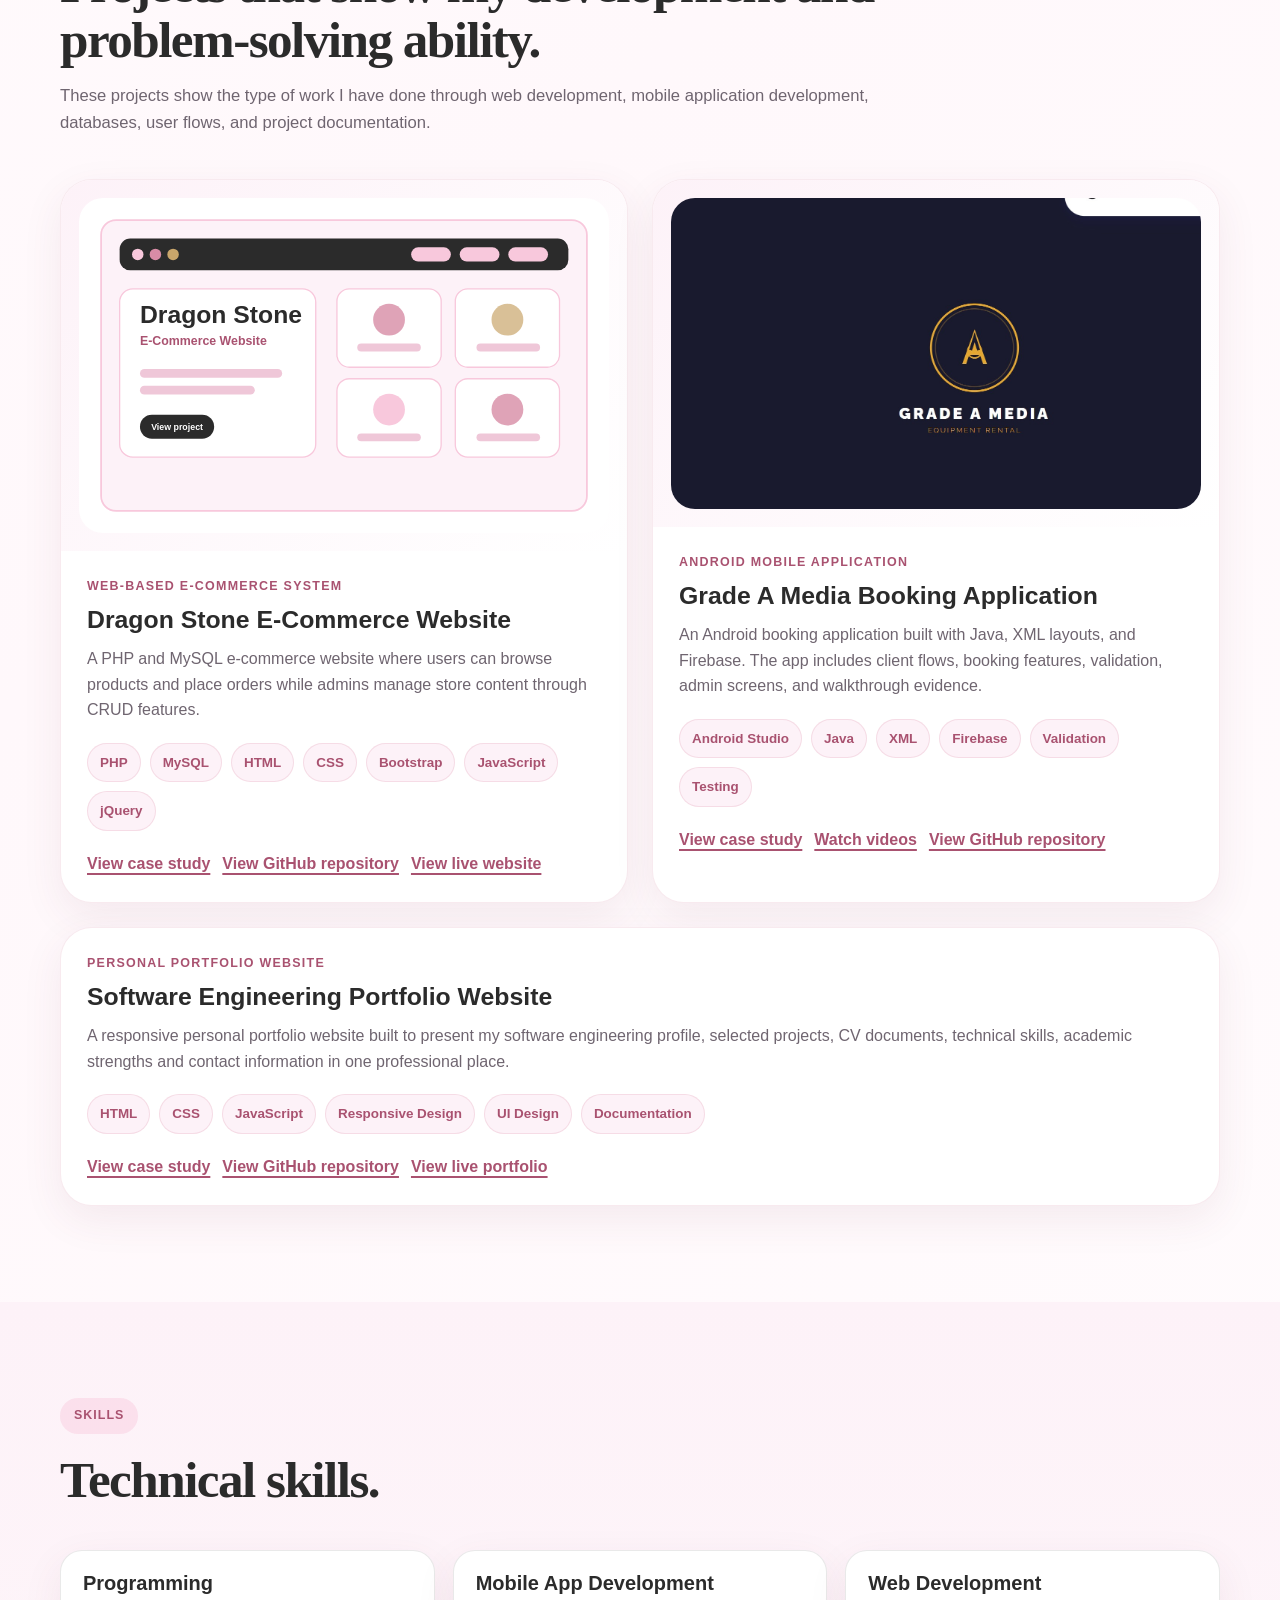
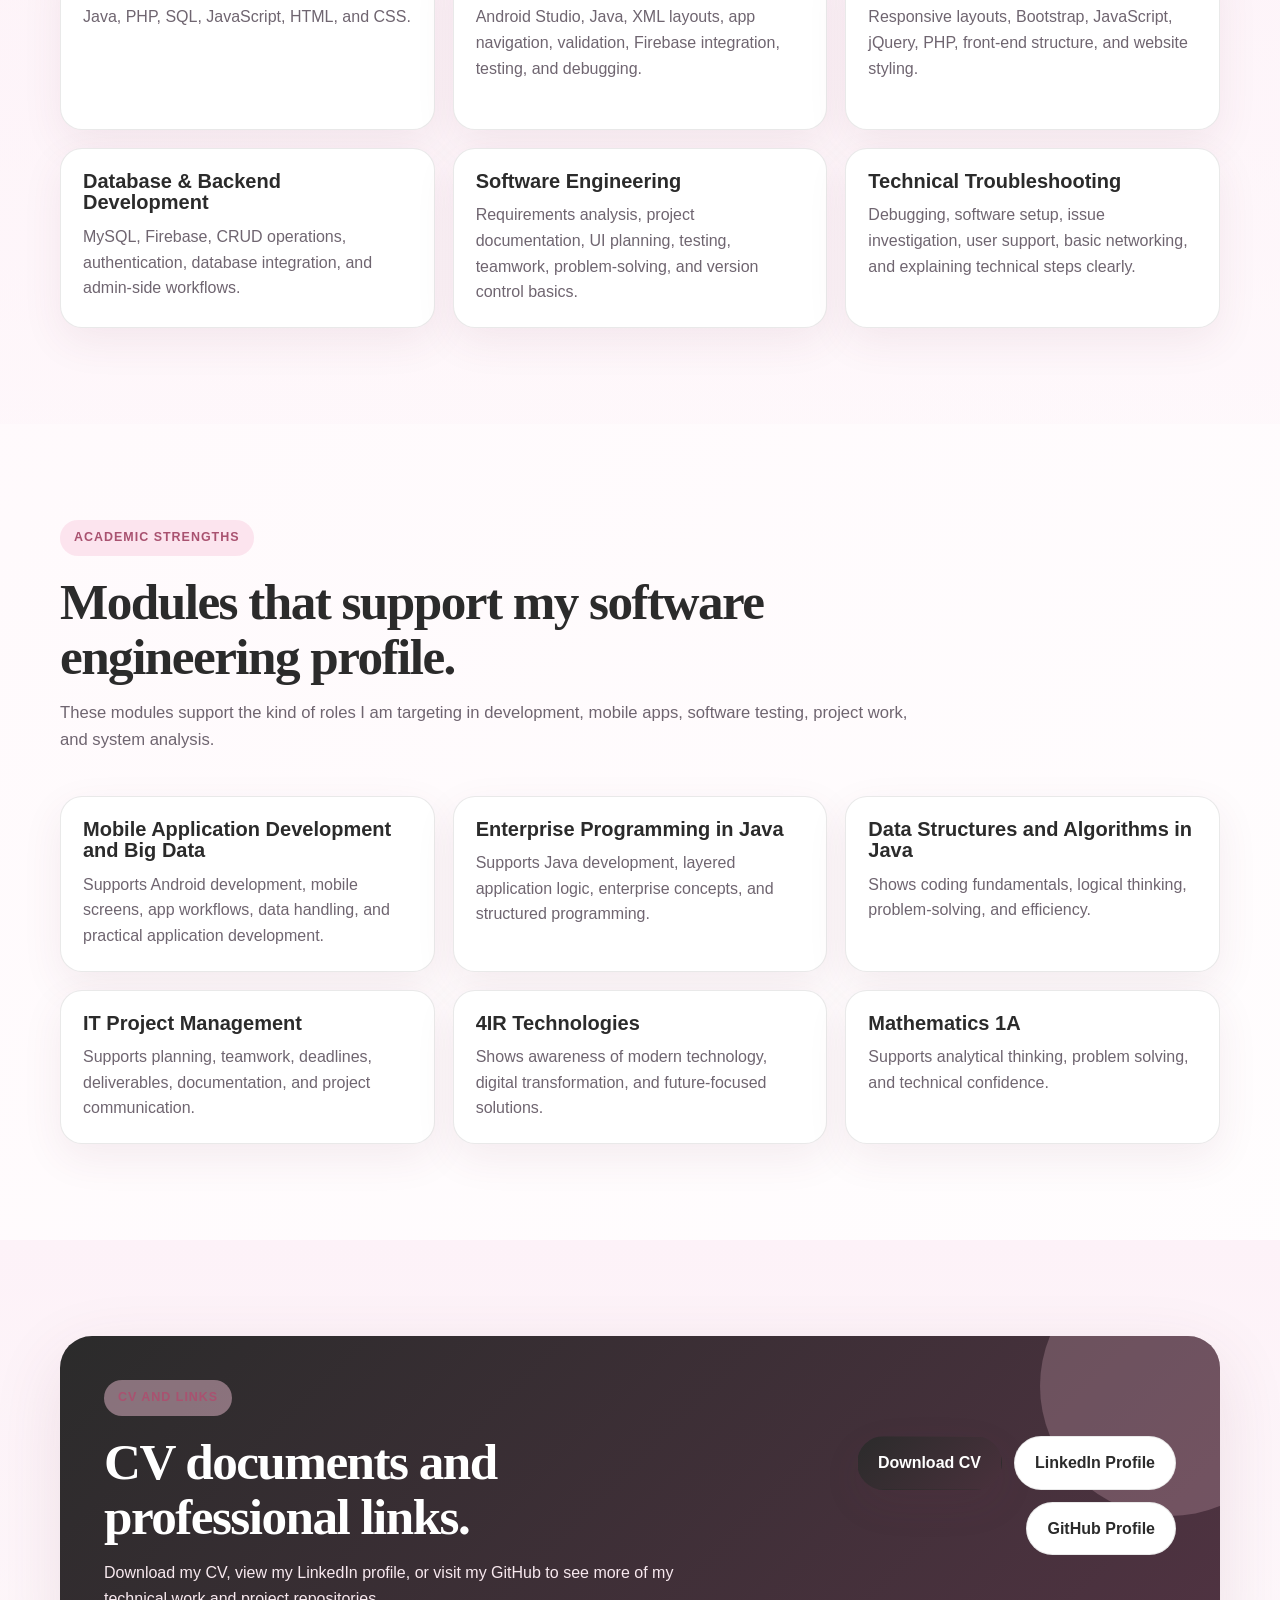
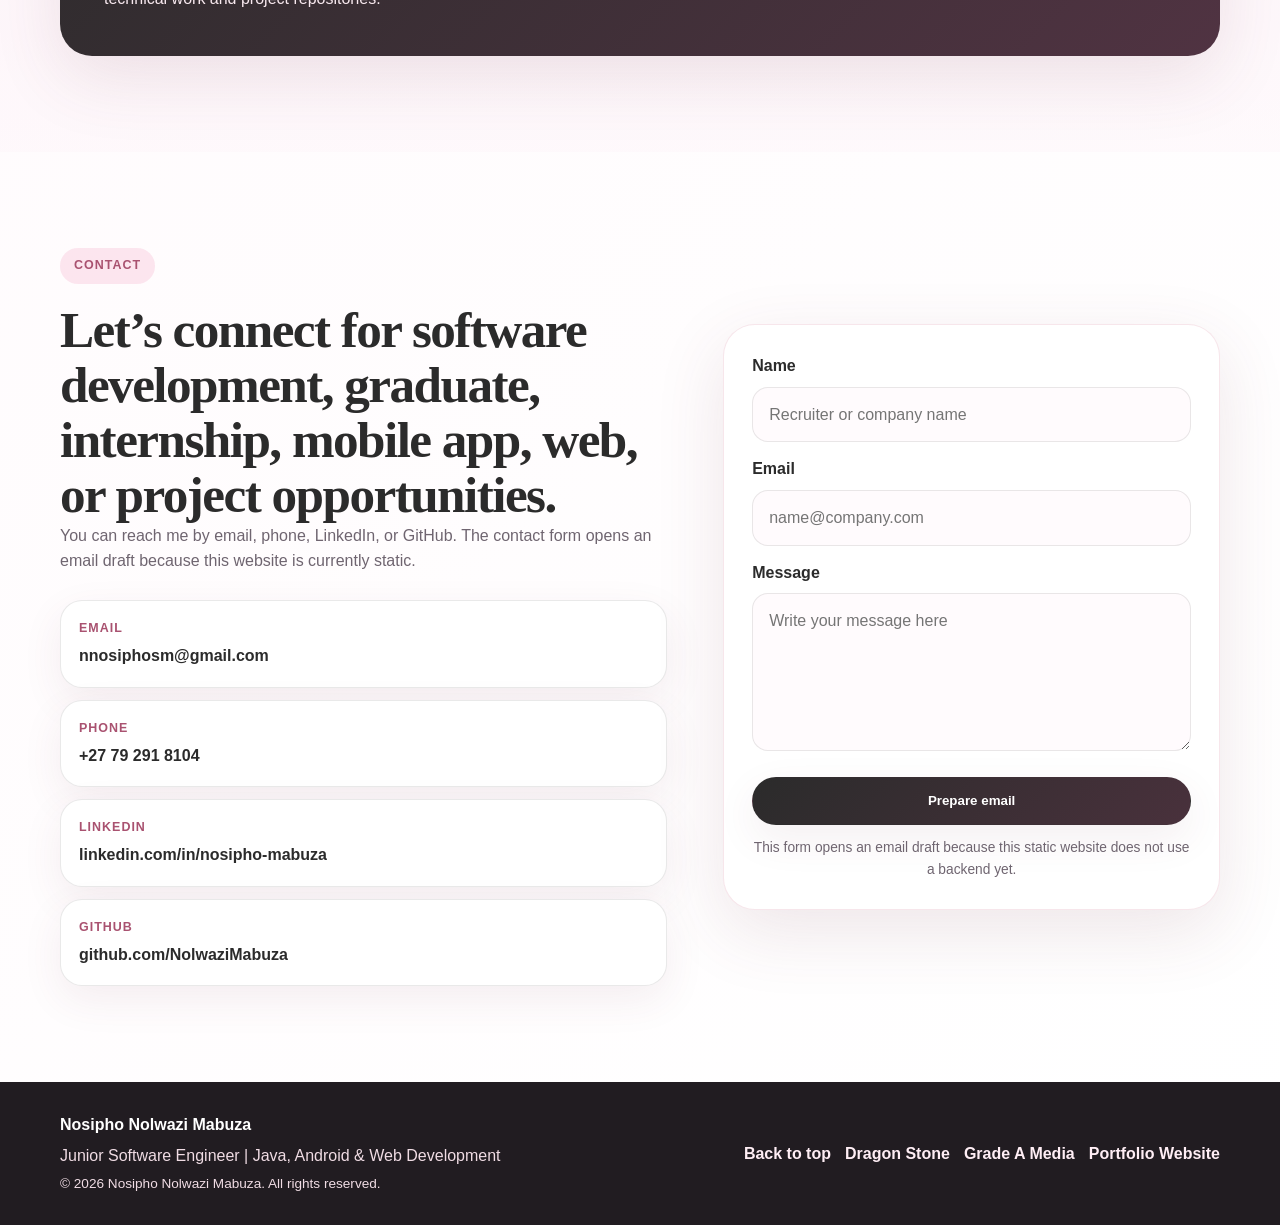
==== commit cdd942b0: "Update portfolio website with CV and Dragon Stone screenshots" ====
--- a/index.html
+++ b/index.html
@@ -252,8 +252,8 @@
 
               <div class="project-links">
                 <a href="dragonstone.html" class="text-link">View case study</a>
-                <a href="#" class="text-link muted-link">GitHub link coming soon</a>
-                <a href="#" class="text-link muted-link">Hosted link coming soon</a>
+                <a href="https://github.com/NolwaziMabuza/dragonstone-ecommerce-website" class="text-link" target="_blank" rel="noopener">View GitHub repository</a>
+                <a href="http://dragonstoneecommercenosipho.site.je/?i=1" class="text-link" target="_blank" rel="noopener">View live website</a>
               </div>
             </div>
           </article>
@@ -282,7 +282,7 @@
               <div class="project-links">
                 <a href="grade-a-media.html" class="text-link">View case study</a>
                 <a href="grade-a-media.html#walkthroughs" class="text-link">Watch videos</a>
-                <a href="#" class="text-link muted-link">GitHub link coming soon</a>
+                <a href="https://github.com/NolwaziMabuza/GradeAMediaBookingAppFinal" class="text-link" target="_blank" rel="noopener">View GitHub repository</a>
               </div>
             </div>
           </article>
@@ -308,7 +308,8 @@
 
     <div class="project-links">
       <a href="portfolio-website.html" class="text-link">View case study</a>
-      <a href="#" class="text-link muted-link">GitHub link coming soon</a>
+      <a href="https://github.com/NolwaziMabuza/NosiphoMabuza-portfolio-website" class="text-link" target="_blank" rel="noopener">View GitHub repository</a>
+      <a href="https://nolwazimabuza.github.io/NosiphoMabuza-portfolio-website/" class="text-link" target="_blank" rel="noopener">View live portfolio</a>
     </div>
   </div>
 </article>
@@ -412,17 +413,12 @@
           <h2>CV documents and professional links.</h2>
 
           <p>
-            Download my South African or international CV, view my LinkedIn profile, or visit my GitHub to see more of my technical work.
-          </p>
-        </div>
-
-        <div class="cv-actions">
-          <a href="assets/cv/Nosipho_Mabuza_Developer_CV_South_Africa.pdf" class="btn btn-primary" download>
-            Download South African CV
-          </a>
-
-          <a href="assets/cv/Nosipho_Mabuza_Developer_CV_International.pdf" class="btn btn-secondary" download>
-            Download International CV
+            Download my CV, view my LinkedIn profile, or visit my GitHub to see more of my technical work and project repositories.
+          </p>
+        </div>
+
+        <div class="cv-actions">          <a href="assets/cv/Nosipho_Mabuza_Developer_CV.pdf" class="btn btn-primary" download>
+            Download CV
           </a>
 
           <a href="https://www.linkedin.com/in/nosipho-mabuza/" class="btn btn-ghost" target="_blank" rel="noopener">
@@ -508,6 +504,7 @@
       <a href="grade-a-media.html">Grade A Media</a>
       <a href="portfolio-website.html">Portfolio Website</a>
     </div>
+  </div>
 </footer>
 
   <script>
